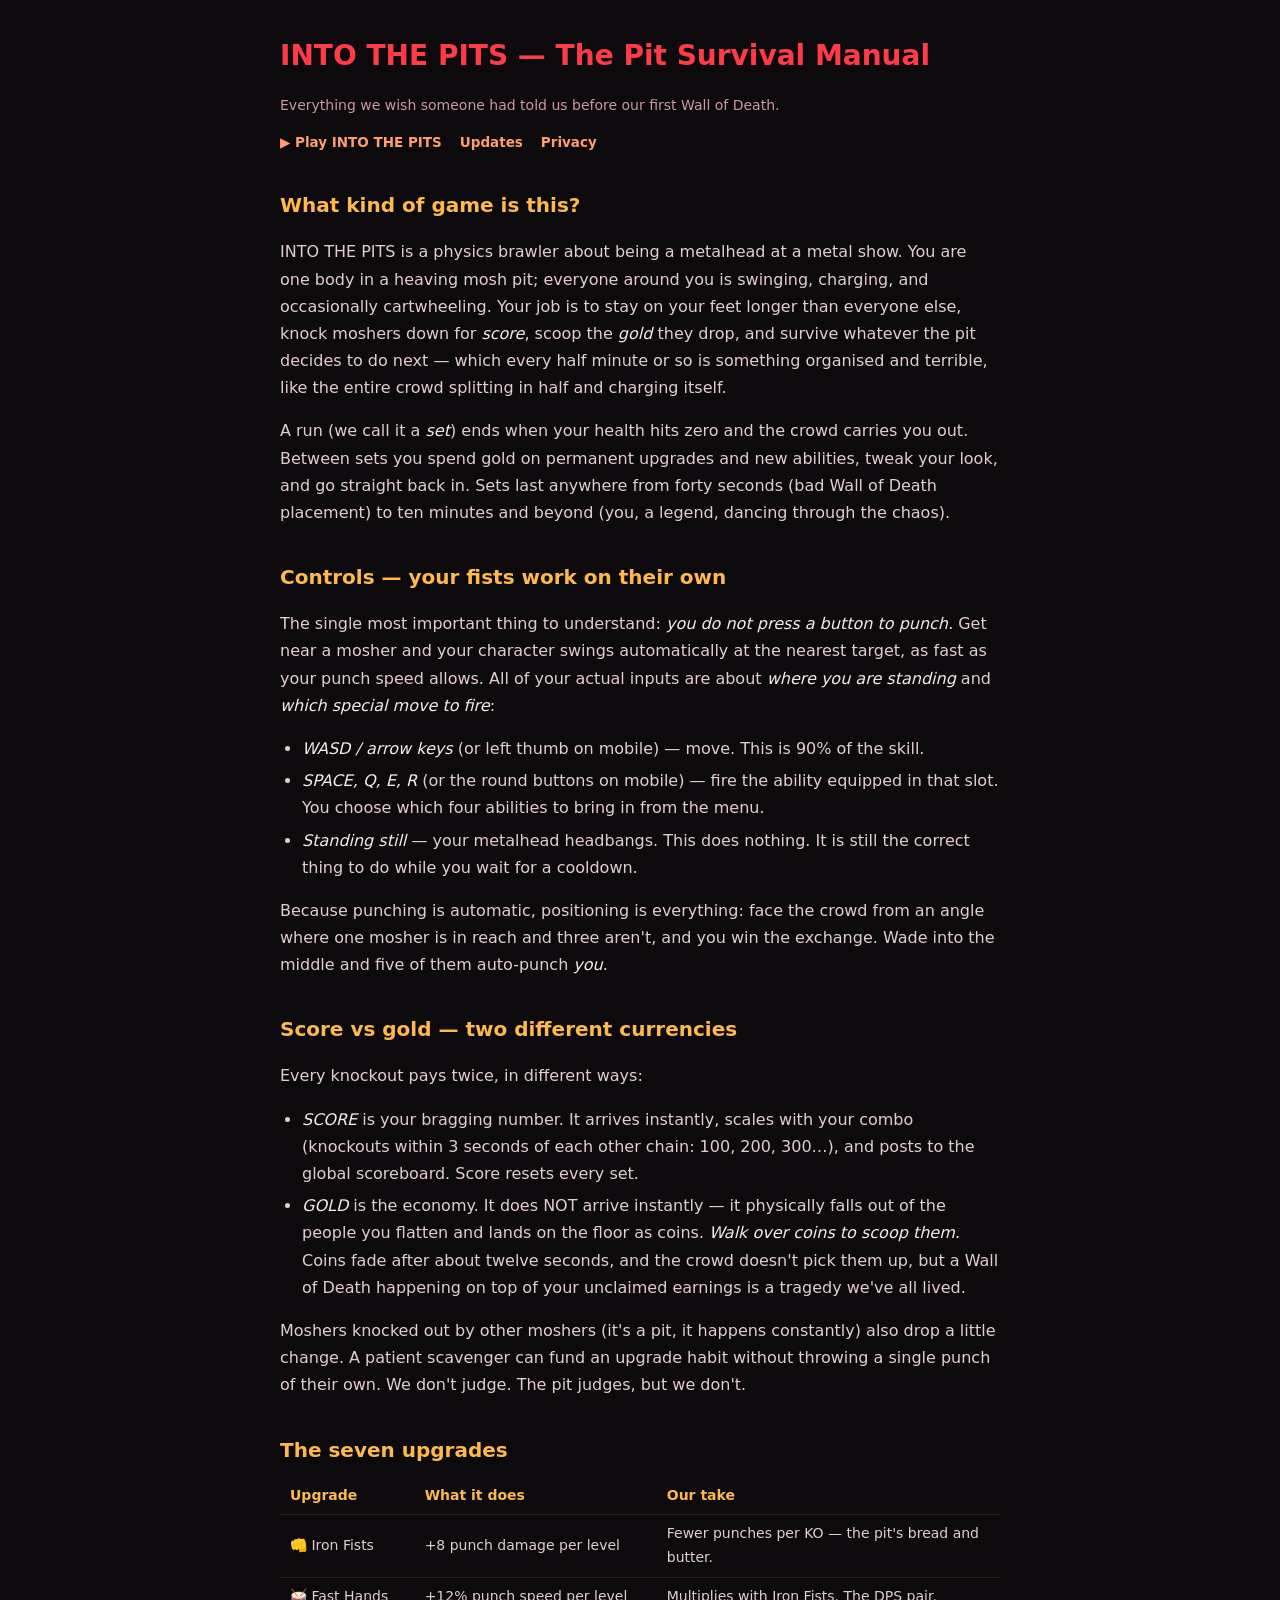
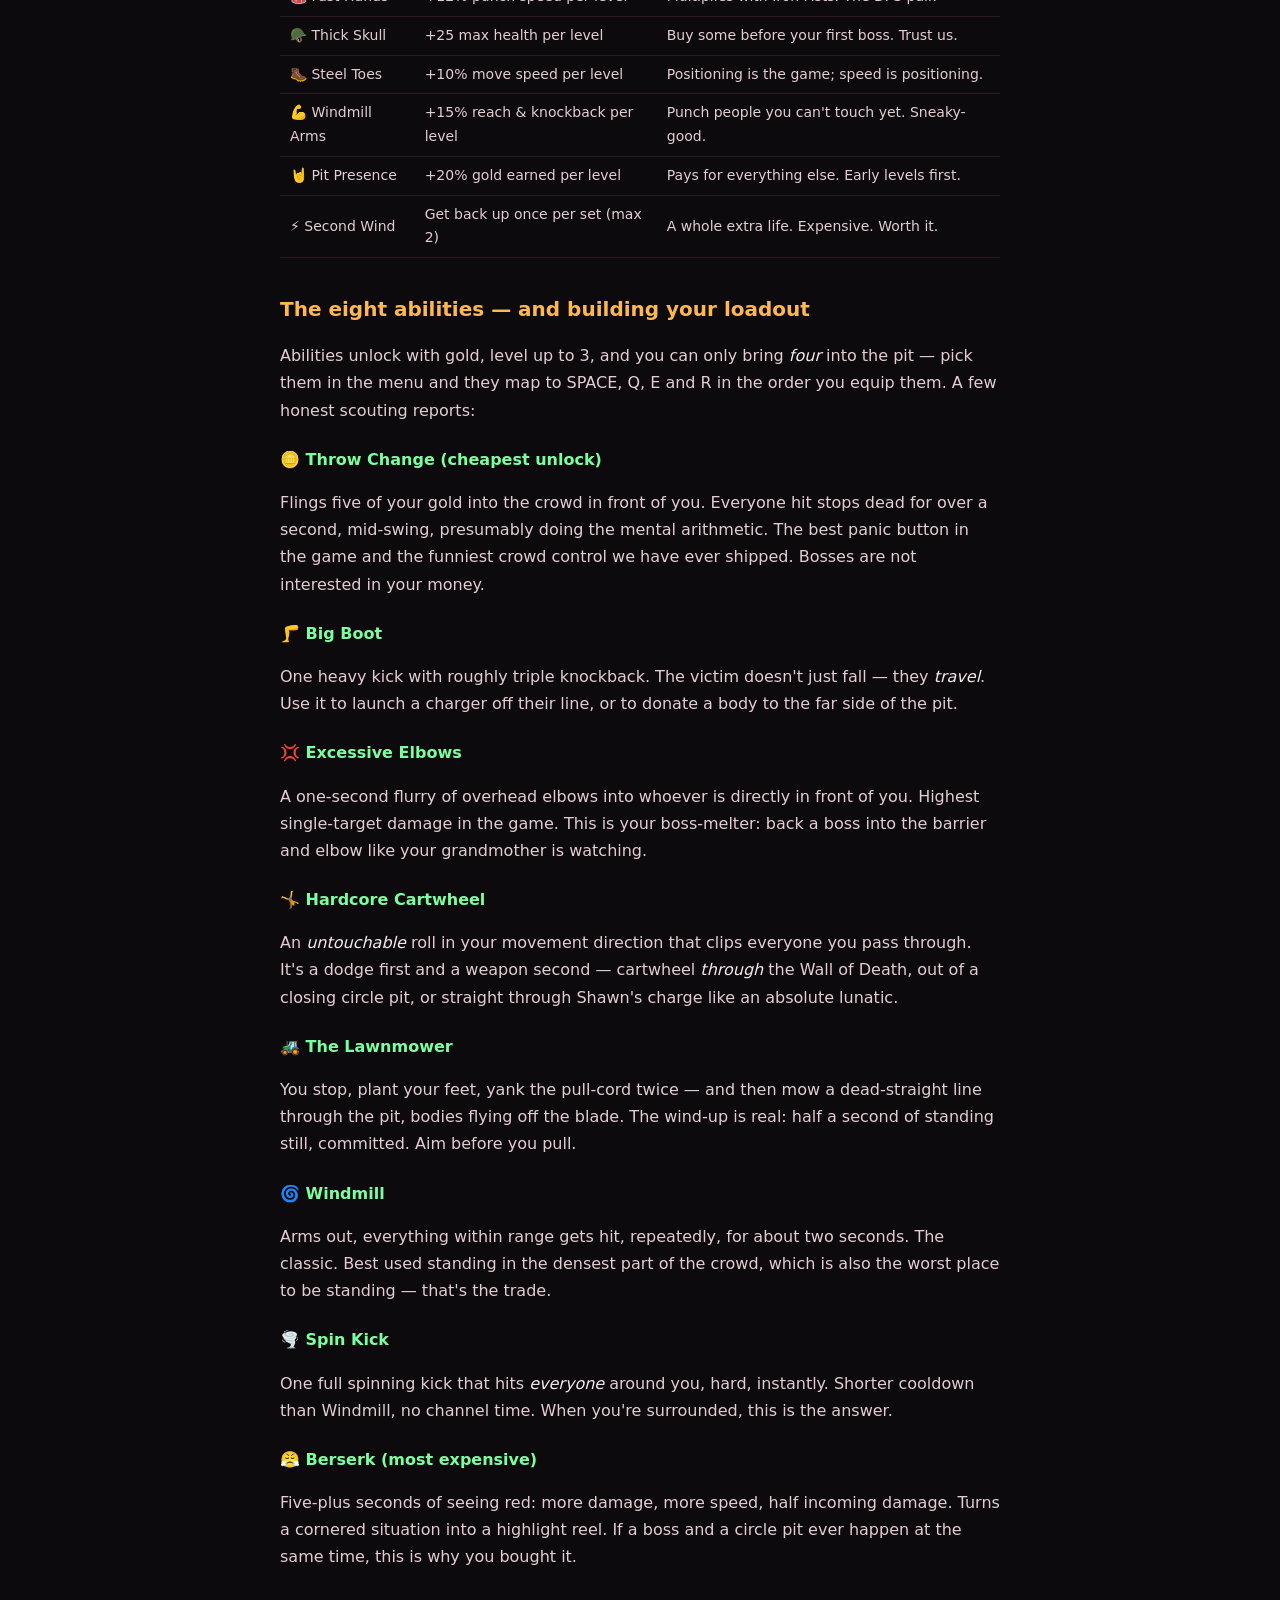
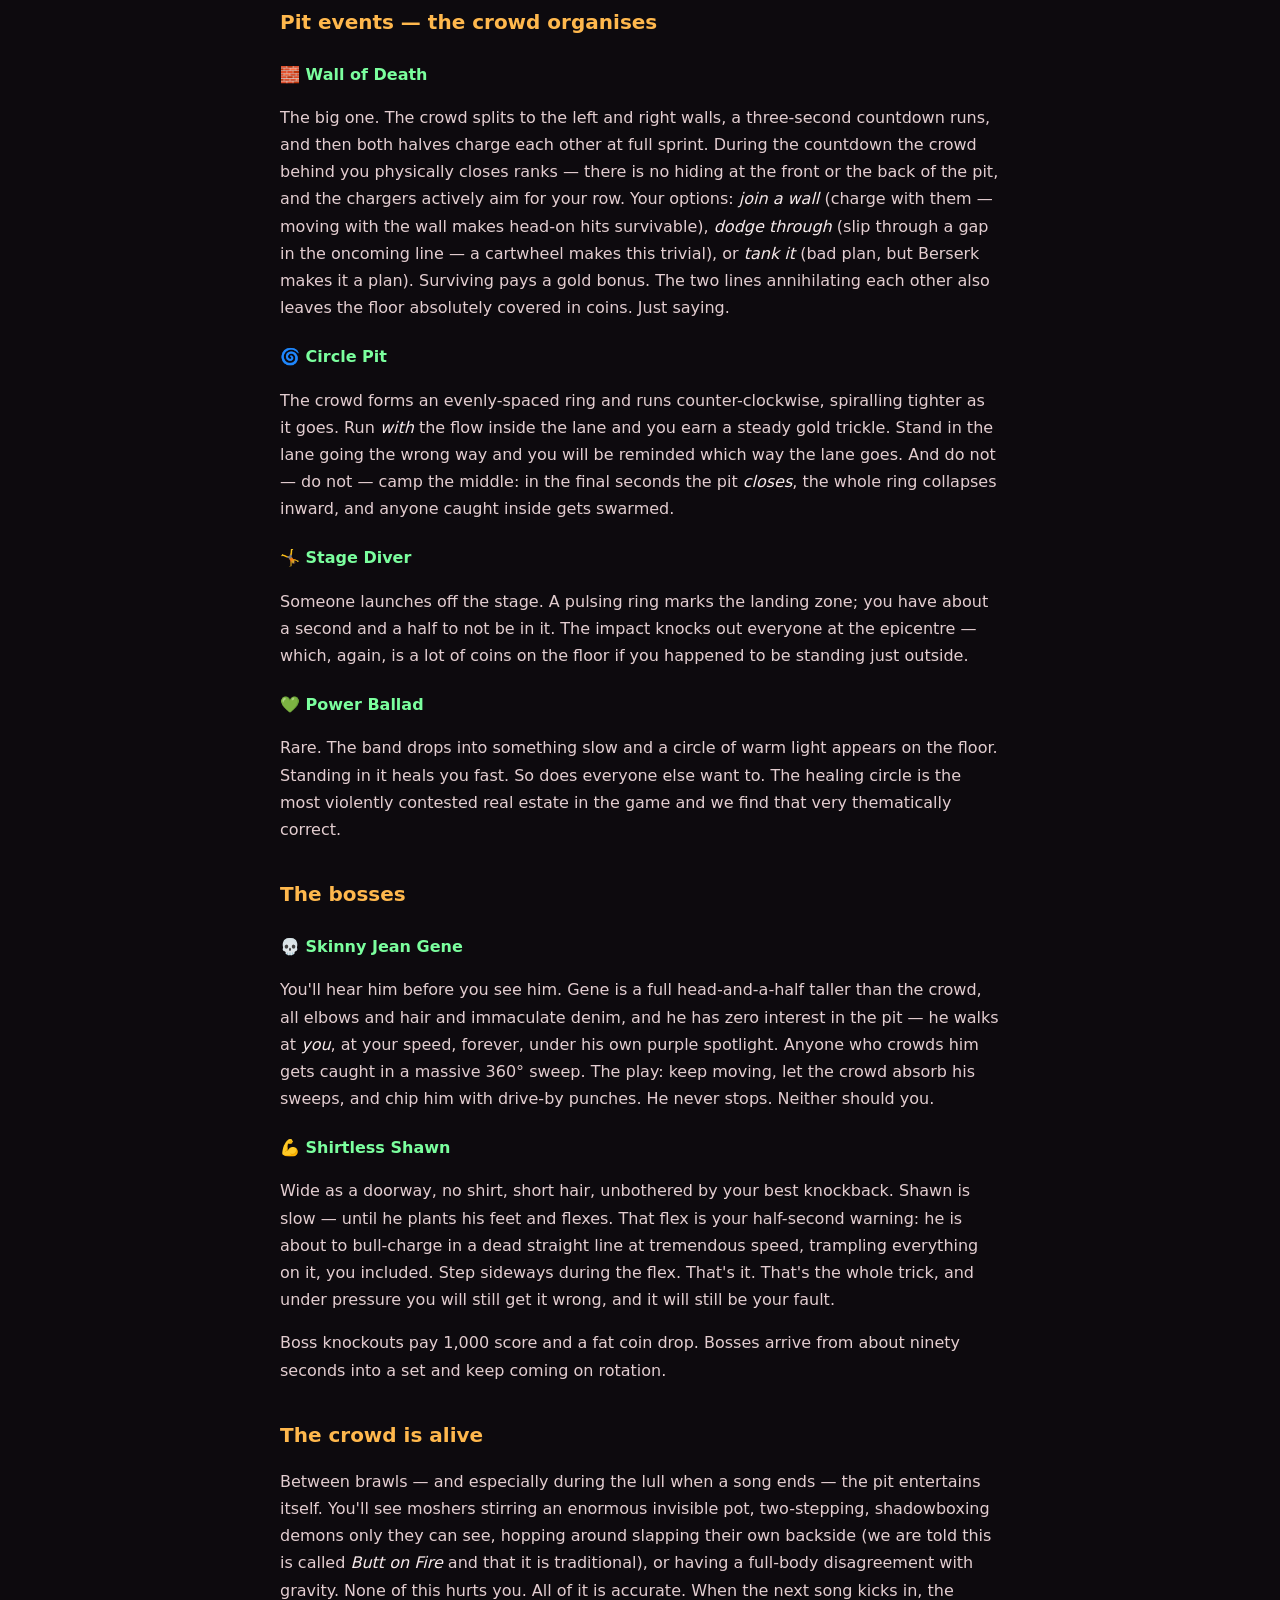
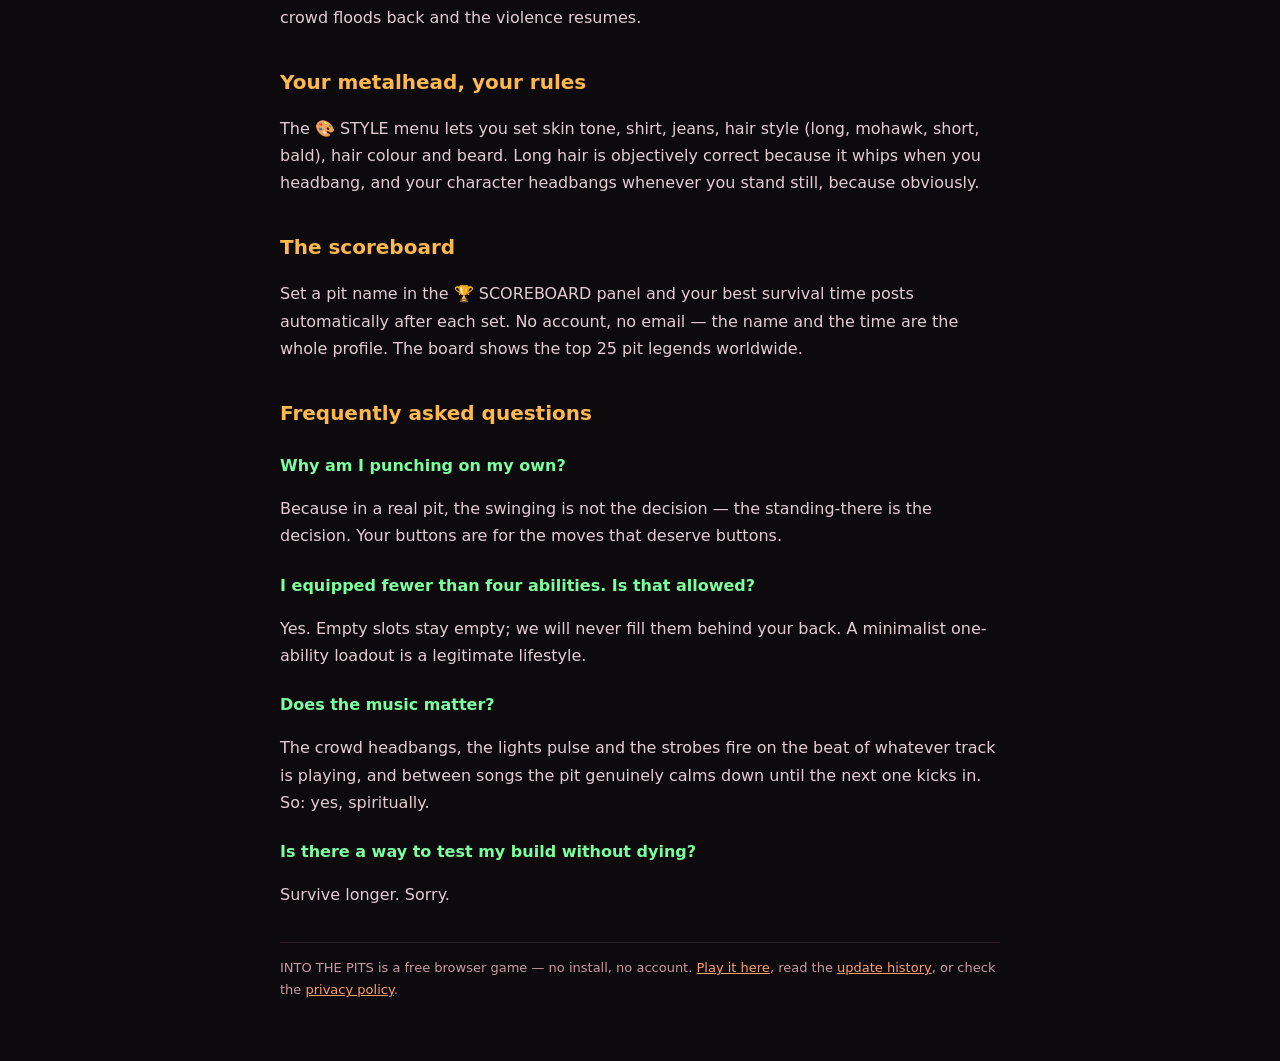
==== guide.html @ b6d1041e "INTO THE PITS v1.0 — launch build Full game: auto-punch combat, 4-slot ability loadout (8 moves), go" ====
<!DOCTYPE html>
<html lang="en">
<head>
<meta charset="utf-8">
<meta name="viewport" content="width=device-width, initial-scale=1">
<title>INTO THE PITS — Game Guide: surviving the pit, every ability, every event, both bosses</title>
<meta name="description" content="The complete INTO THE PITS guide: how auto-punching and positioning work, all 8 abilities ranked, the gold-on-the-floor economy, surviving the Wall of Death, circle pit strategy, and how to take down Skinny Jean Gene and Shirtless Shawn.">
<style>
  body {
    margin: 0; padding: 32px 20px 60px; background: #0d0a0e; color: #e3cdd0;
    font-family: system-ui, -apple-system, 'Segoe UI', sans-serif; line-height: 1.7;
  }
  main { max-width: 720px; margin: 0 auto; }
  h1 { color: #ff3b47; font-size: 28px; margin: 0 0 4px; }
  h2 { color: #ffb84d; font-size: 20px; margin: 34px 0 8px; }
  h3 { color: #7bff9e; font-size: 16px; margin: 22px 0 6px; }
  a { color: #ff9d6b; }
  .muted { color: #c99aa0; font-size: 14px; }
  nav { display: flex; flex-wrap: wrap; gap: 8px 18px; font-size: 13.5px; margin: 14px 0 8px; }
  nav a { font-weight: 700; text-decoration: none; }
  nav a:hover { text-decoration: underline; }
  ul { padding-left: 22px; }
  li { margin: 5px 0; }
  em { color: #f5e9ea; }
  table { border-collapse: collapse; width: 100%; font-size: 14px; margin: 10px 0; }
  th, td { text-align: left; padding: 7px 10px; border-bottom: 1px solid #2c1c22; }
  th { color: #ffb84d; }
  hr { border: none; border-top: 1px solid #2c1c22; margin: 30px 0; }
  footer { color: #c99aa0; font-size: 13px; margin-top: 34px; padding-top: 14px; border-top: 1px solid #2c1c22; }
</style>
</head>
<body>
<main>
  <h1>INTO THE PITS — The Pit Survival Manual</h1>
  <p class="muted">Everything we wish someone had told us before our first Wall of Death.</p>
  <nav>
    <a href="index.html">▶ Play INTO THE PITS</a>
    <a href="updates.html">Updates</a>
    <a href="privacy.html">Privacy</a>
  </nav>

  <h2>What kind of game is this?</h2>
  <p>INTO THE PITS is a physics brawler about being a metalhead at a metal show. You are one body
  in a heaving mosh pit; everyone around you is swinging, charging, and occasionally cartwheeling.
  Your job is to stay on your feet longer than everyone else, knock moshers down for <em>score</em>,
  scoop the <em>gold</em> they drop, and survive whatever the pit decides to do next — which every
  half minute or so is something organised and terrible, like the entire crowd splitting in half
  and charging itself.</p>
  <p>A run (we call it a <em>set</em>) ends when your health hits zero and the crowd carries you
  out. Between sets you spend gold on permanent upgrades and new abilities, tweak your look, and
  go straight back in. Sets last anywhere from forty seconds (bad Wall of Death placement) to ten
  minutes and beyond (you, a legend, dancing through the chaos).</p>

  <h2>Controls — your fists work on their own</h2>
  <p>The single most important thing to understand: <em>you do not press a button to punch.</em>
  Get near a mosher and your character swings automatically at the nearest target, as fast as
  your punch speed allows. All of your actual inputs are about <em>where you are standing</em>
  and <em>which special move to fire</em>:</p>
  <ul>
    <li><em>WASD / arrow keys</em> (or left thumb on mobile) — move. This is 90% of the skill.</li>
    <li><em>SPACE, Q, E, R</em> (or the round buttons on mobile) — fire the ability equipped in
    that slot. You choose which four abilities to bring in from the menu.</li>
    <li><em>Standing still</em> — your metalhead headbangs. This does nothing. It is still
    the correct thing to do while you wait for a cooldown.</li>
  </ul>
  <p>Because punching is automatic, positioning is everything: face the crowd from an angle where
  one mosher is in reach and three aren't, and you win the exchange. Wade into the middle and
  five of them auto-punch <em>you</em>.</p>

  <h2>Score vs gold — two different currencies</h2>
  <p>Every knockout pays twice, in different ways:</p>
  <ul>
    <li><em>SCORE</em> is your bragging number. It arrives instantly, scales with your combo
    (knockouts within 3 seconds of each other chain: 100, 200, 300…), and posts to the global
    scoreboard. Score resets every set.</li>
    <li><em>GOLD</em> is the economy. It does NOT arrive instantly — it physically falls out of
    the people you flatten and lands on the floor as coins. <em>Walk over coins to scoop
    them.</em> Coins fade after about twelve seconds, and the crowd doesn't pick them up, but a
    Wall of Death happening on top of your unclaimed earnings is a tragedy we've all lived.</li>
  </ul>
  <p>Moshers knocked out by other moshers (it's a pit, it happens constantly) also drop a little
  change. A patient scavenger can fund an upgrade habit without throwing a single punch of
  their own. We don't judge. The pit judges, but we don't.</p>

  <h2>The seven upgrades</h2>
  <table>
    <tr><th>Upgrade</th><th>What it does</th><th>Our take</th></tr>
    <tr><td>👊 Iron Fists</td><td>+8 punch damage per level</td><td>Fewer punches per KO — the pit's bread and butter.</td></tr>
    <tr><td>🥁 Fast Hands</td><td>+12% punch speed per level</td><td>Multiplies with Iron Fists. The DPS pair.</td></tr>
    <tr><td>🪖 Thick Skull</td><td>+25 max health per level</td><td>Buy some before your first boss. Trust us.</td></tr>
    <tr><td>🥾 Steel Toes</td><td>+10% move speed per level</td><td>Positioning is the game; speed is positioning.</td></tr>
    <tr><td>💪 Windmill Arms</td><td>+15% reach & knockback per level</td><td>Punch people you can't touch yet. Sneaky-good.</td></tr>
    <tr><td>🤘 Pit Presence</td><td>+20% gold earned per level</td><td>Pays for everything else. Early levels first.</td></tr>
    <tr><td>⚡ Second Wind</td><td>Get back up once per set (max 2)</td><td>A whole extra life. Expensive. Worth it.</td></tr>
  </table>

  <h2>The eight abilities — and building your loadout</h2>
  <p>Abilities unlock with gold, level up to 3, and you can only bring <em>four</em> into the pit
  — pick them in the menu and they map to SPACE, Q, E and R in the order you equip them. A few
  honest scouting reports:</p>
  <h3>🪙 Throw Change (cheapest unlock)</h3>
  <p>Flings five of your gold into the crowd in front of you. Everyone hit stops dead for over a
  second, mid-swing, presumably doing the mental arithmetic. The best panic button in the game
  and the funniest crowd control we have ever shipped. Bosses are not interested in your money.</p>
  <h3>🦵 Big Boot</h3>
  <p>One heavy kick with roughly triple knockback. The victim doesn't just fall — they <em>travel</em>.
  Use it to launch a charger off their line, or to donate a body to the far side of the pit.</p>
  <h3>💢 Excessive Elbows</h3>
  <p>A one-second flurry of overhead elbows into whoever is directly in front of you. Highest
  single-target damage in the game. This is your boss-melter: back a boss into the barrier and
  elbow like your grandmother is watching.</p>
  <h3>🤸 Hardcore Cartwheel</h3>
  <p>An <em>untouchable</em> roll in your movement direction that clips everyone you pass through.
  It's a dodge first and a weapon second — cartwheel <em>through</em> the Wall of Death, out of a
  closing circle pit, or straight through Shawn's charge like an absolute lunatic.</p>
  <h3>🚜 The Lawnmower</h3>
  <p>You stop, plant your feet, yank the pull-cord twice — and then mow a dead-straight line
  through the pit, bodies flying off the blade. The wind-up is real: half a second of standing
  still, committed. Aim before you pull.</p>
  <h3>🌀 Windmill</h3>
  <p>Arms out, everything within range gets hit, repeatedly, for about two seconds. The classic.
  Best used standing in the densest part of the crowd, which is also the worst place to be
  standing — that's the trade.</p>
  <h3>🌪️ Spin Kick</h3>
  <p>One full spinning kick that hits <em>everyone</em> around you, hard, instantly. Shorter
  cooldown than Windmill, no channel time. When you're surrounded, this is the answer.</p>
  <h3>😤 Berserk (most expensive)</h3>
  <p>Five-plus seconds of seeing red: more damage, more speed, half incoming damage. Turns a
  cornered situation into a highlight reel. If a boss and a circle pit ever happen at the same
  time, this is why you bought it.</p>

  <h2>Pit events — the crowd organises</h2>
  <h3>🧱 Wall of Death</h3>
  <p>The big one. The crowd splits to the left and right walls, a three-second countdown runs,
  and then both halves charge each other at full sprint. During the countdown the crowd behind
  you physically closes ranks — there is no hiding at the front or the back of the pit, and the
  chargers actively aim for your row. Your options: <em>join a wall</em> (charge with them —
  moving with the wall makes head-on hits survivable), <em>dodge through</em> (slip through a gap
  in the oncoming line — a cartwheel makes this trivial), or <em>tank it</em> (bad plan, but
  Berserk makes it a plan). Surviving pays a gold bonus. The two lines annihilating each other
  also leaves the floor absolutely covered in coins. Just saying.</p>
  <h3>🌀 Circle Pit</h3>
  <p>The crowd forms an evenly-spaced ring and runs counter-clockwise, spiralling tighter as it
  goes. Run <em>with</em> the flow inside the lane and you earn a steady gold trickle. Stand in
  the lane going the wrong way and you will be reminded which way the lane goes. And do not —
  do not — camp the middle: in the final seconds the pit <em>closes</em>, the whole ring
  collapses inward, and anyone caught inside gets swarmed.</p>
  <h3>🤸 Stage Diver</h3>
  <p>Someone launches off the stage. A pulsing ring marks the landing zone; you have about a
  second and a half to not be in it. The impact knocks out everyone at the epicentre — which,
  again, is a lot of coins on the floor if you happened to be standing just outside.</p>
  <h3>💚 Power Ballad</h3>
  <p>Rare. The band drops into something slow and a circle of warm light appears on the floor.
  Standing in it heals you fast. So does everyone else want to. The healing circle is the most
  violently contested real estate in the game and we find that very thematically correct.</p>

  <h2>The bosses</h2>
  <h3>💀 Skinny Jean Gene</h3>
  <p>You'll hear him before you see him. Gene is a full head-and-a-half taller than the crowd,
  all elbows and hair and immaculate denim, and he has zero interest in the pit — he walks at
  <em>you</em>, at your speed, forever, under his own purple spotlight. Anyone who crowds him
  gets caught in a massive 360° sweep. The play: keep moving, let the crowd absorb his sweeps,
  and chip him with drive-by punches. He never stops. Neither should you.</p>
  <h3>💪 Shirtless Shawn</h3>
  <p>Wide as a doorway, no shirt, short hair, unbothered by your best knockback. Shawn is slow —
  until he plants his feet and flexes. That flex is your half-second warning: he is about to
  bull-charge in a dead straight line at tremendous speed, trampling everything on it, you
  included. Step sideways during the flex. That's it. That's the whole trick, and under
  pressure you will still get it wrong, and it will still be your fault.</p>
  <p>Boss knockouts pay 1,000 score and a fat coin drop. Bosses arrive from about ninety seconds
  into a set and keep coming on rotation.</p>

  <h2>The crowd is alive</h2>
  <p>Between brawls — and especially during the lull when a song ends — the pit entertains
  itself. You'll see moshers stirring an enormous invisible pot, two-stepping, shadowboxing
  demons only they can see, hopping around slapping their own backside (we are told this is
  called <em>Butt on Fire</em> and that it is traditional), or having a full-body disagreement
  with gravity. None of this hurts you. All of it is accurate. When the next song kicks in, the
  crowd floods back and the violence resumes.</p>

  <h2>Your metalhead, your rules</h2>
  <p>The 🎨 STYLE menu lets you set skin tone, shirt, jeans, hair style (long, mohawk, short,
  bald), hair colour and beard. Long hair is objectively correct because it whips when you
  headbang, and your character headbangs whenever you stand still, because obviously.</p>

  <h2>The scoreboard</h2>
  <p>Set a pit name in the 🏆 SCOREBOARD panel and your best survival time posts automatically
  after each set. No account, no email — the name and the time are the whole profile. The board
  shows the top 25 pit legends worldwide.</p>

  <h2>Frequently asked questions</h2>
  <h3>Why am I punching on my own?</h3>
  <p>Because in a real pit, the swinging is not the decision — the standing-there is the
  decision. Your buttons are for the moves that deserve buttons.</p>
  <h3>I equipped fewer than four abilities. Is that allowed?</h3>
  <p>Yes. Empty slots stay empty; we will never fill them behind your back. A minimalist
  one-ability loadout is a legitimate lifestyle.</p>
  <h3>Does the music matter?</h3>
  <p>The crowd headbangs, the lights pulse and the strobes fire on the beat of whatever track
  is playing, and between songs the pit genuinely calms down until the next one kicks in. So:
  yes, spiritually.</p>
  <h3>Is there a way to test my build without dying?</h3>
  <p>Survive longer. Sorry.</p>

  <footer>
    INTO THE PITS is a free browser game — no install, no account.
    <a href="index.html">Play it here</a>, read the <a href="updates.html">update history</a>,
    or check the <a href="privacy.html">privacy policy</a>.
  </footer>
</main>
</body>
</html>
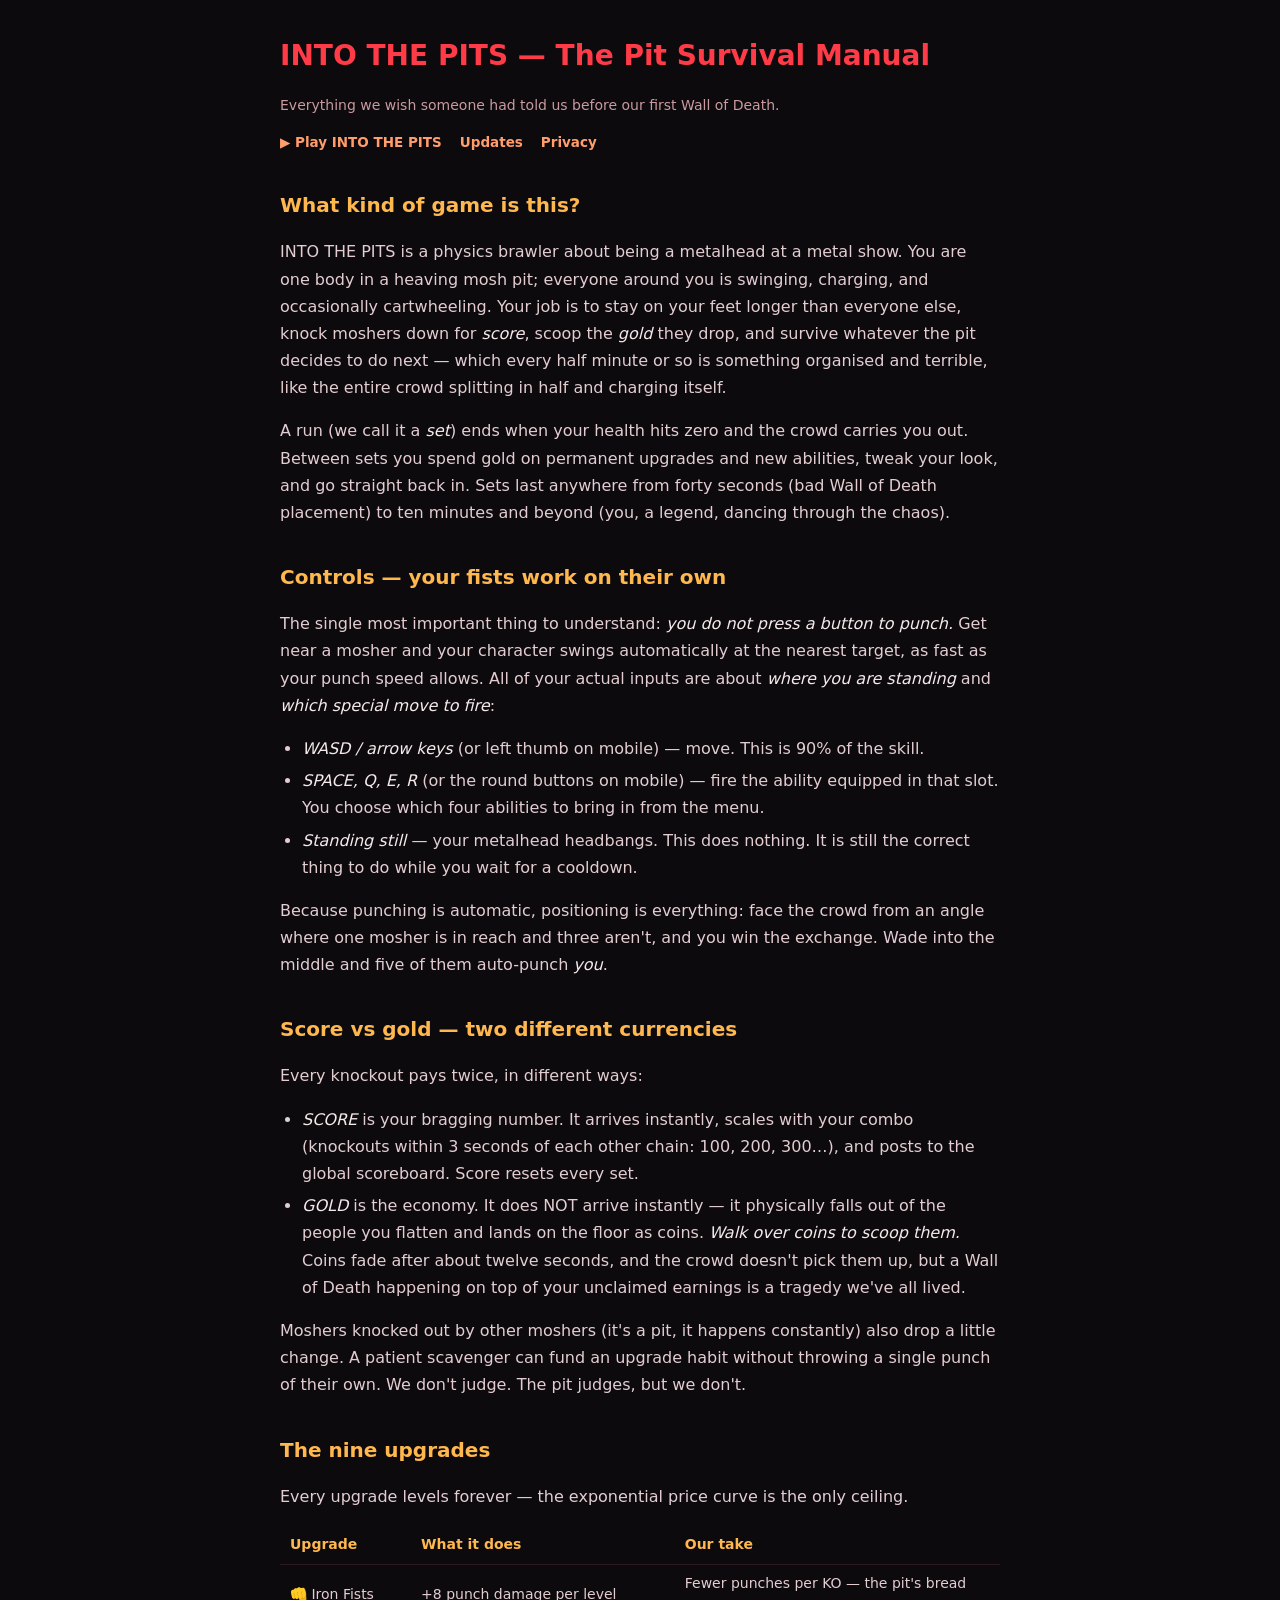
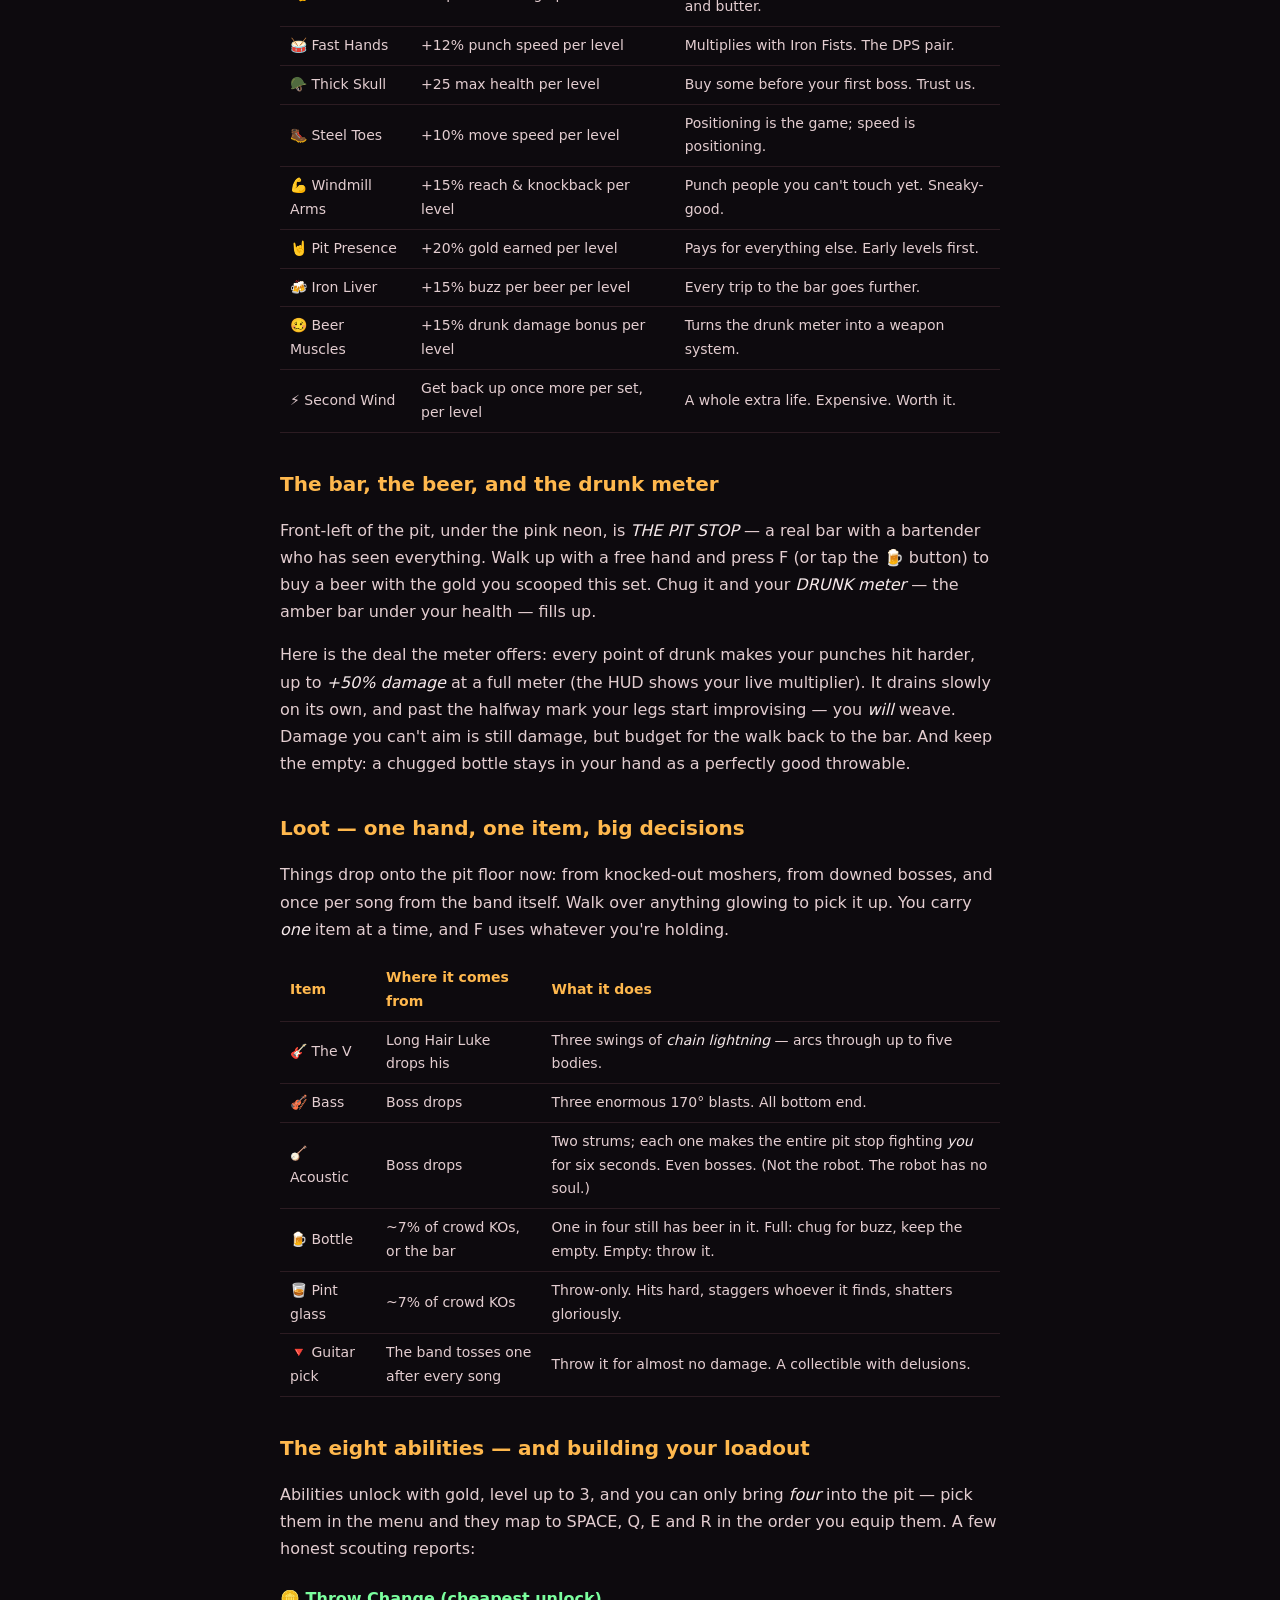
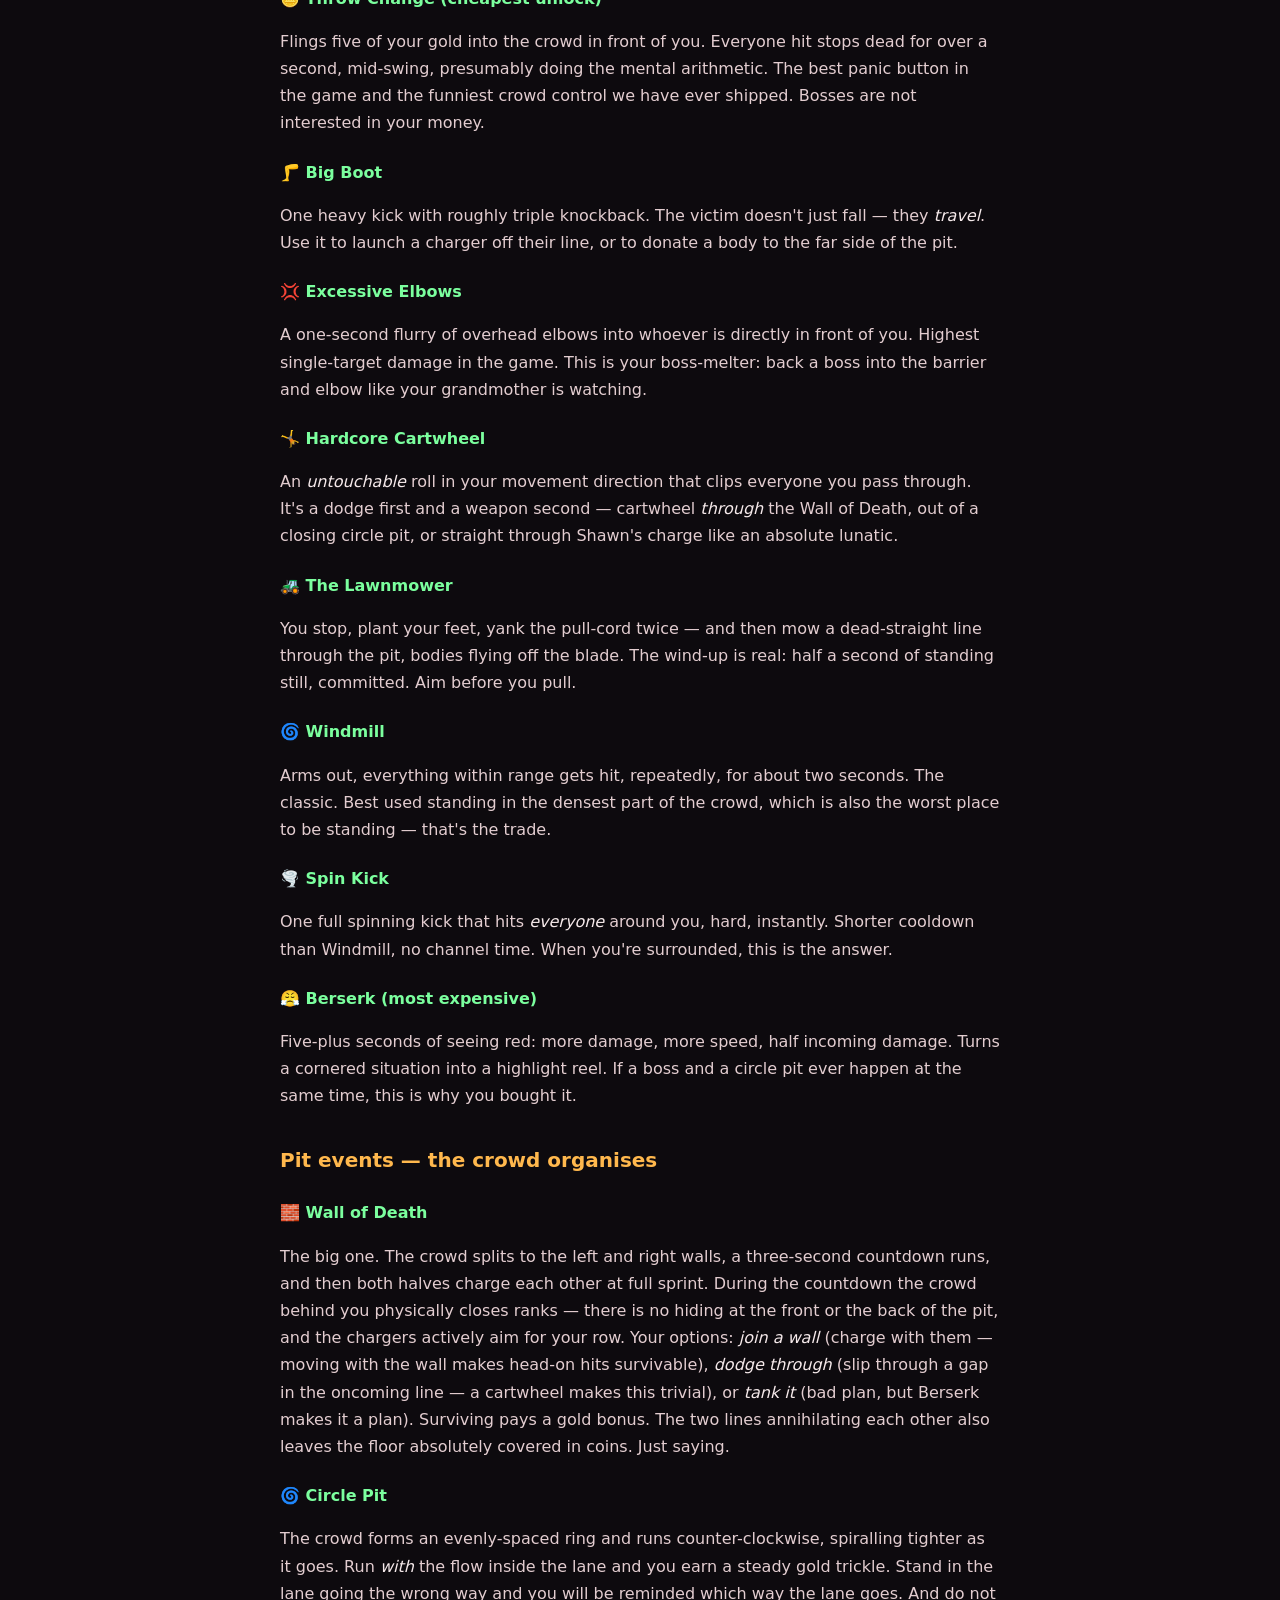
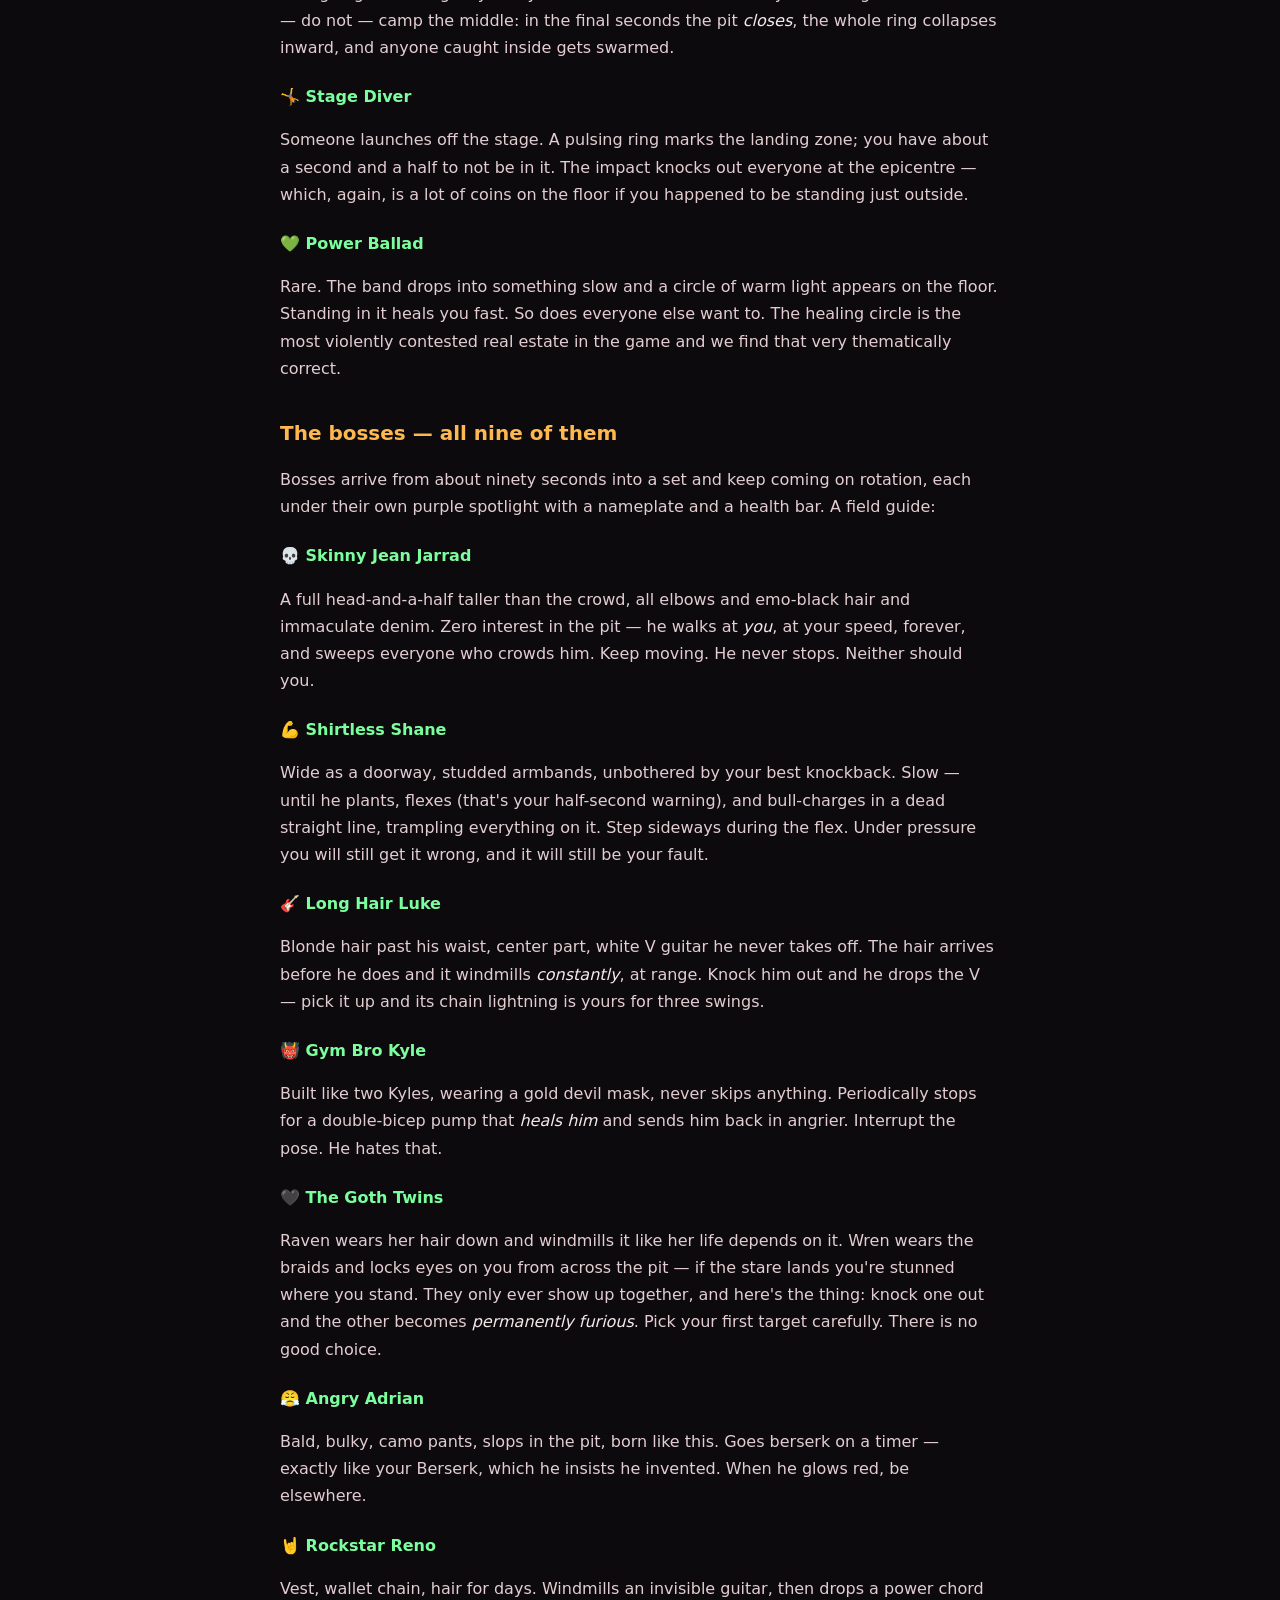
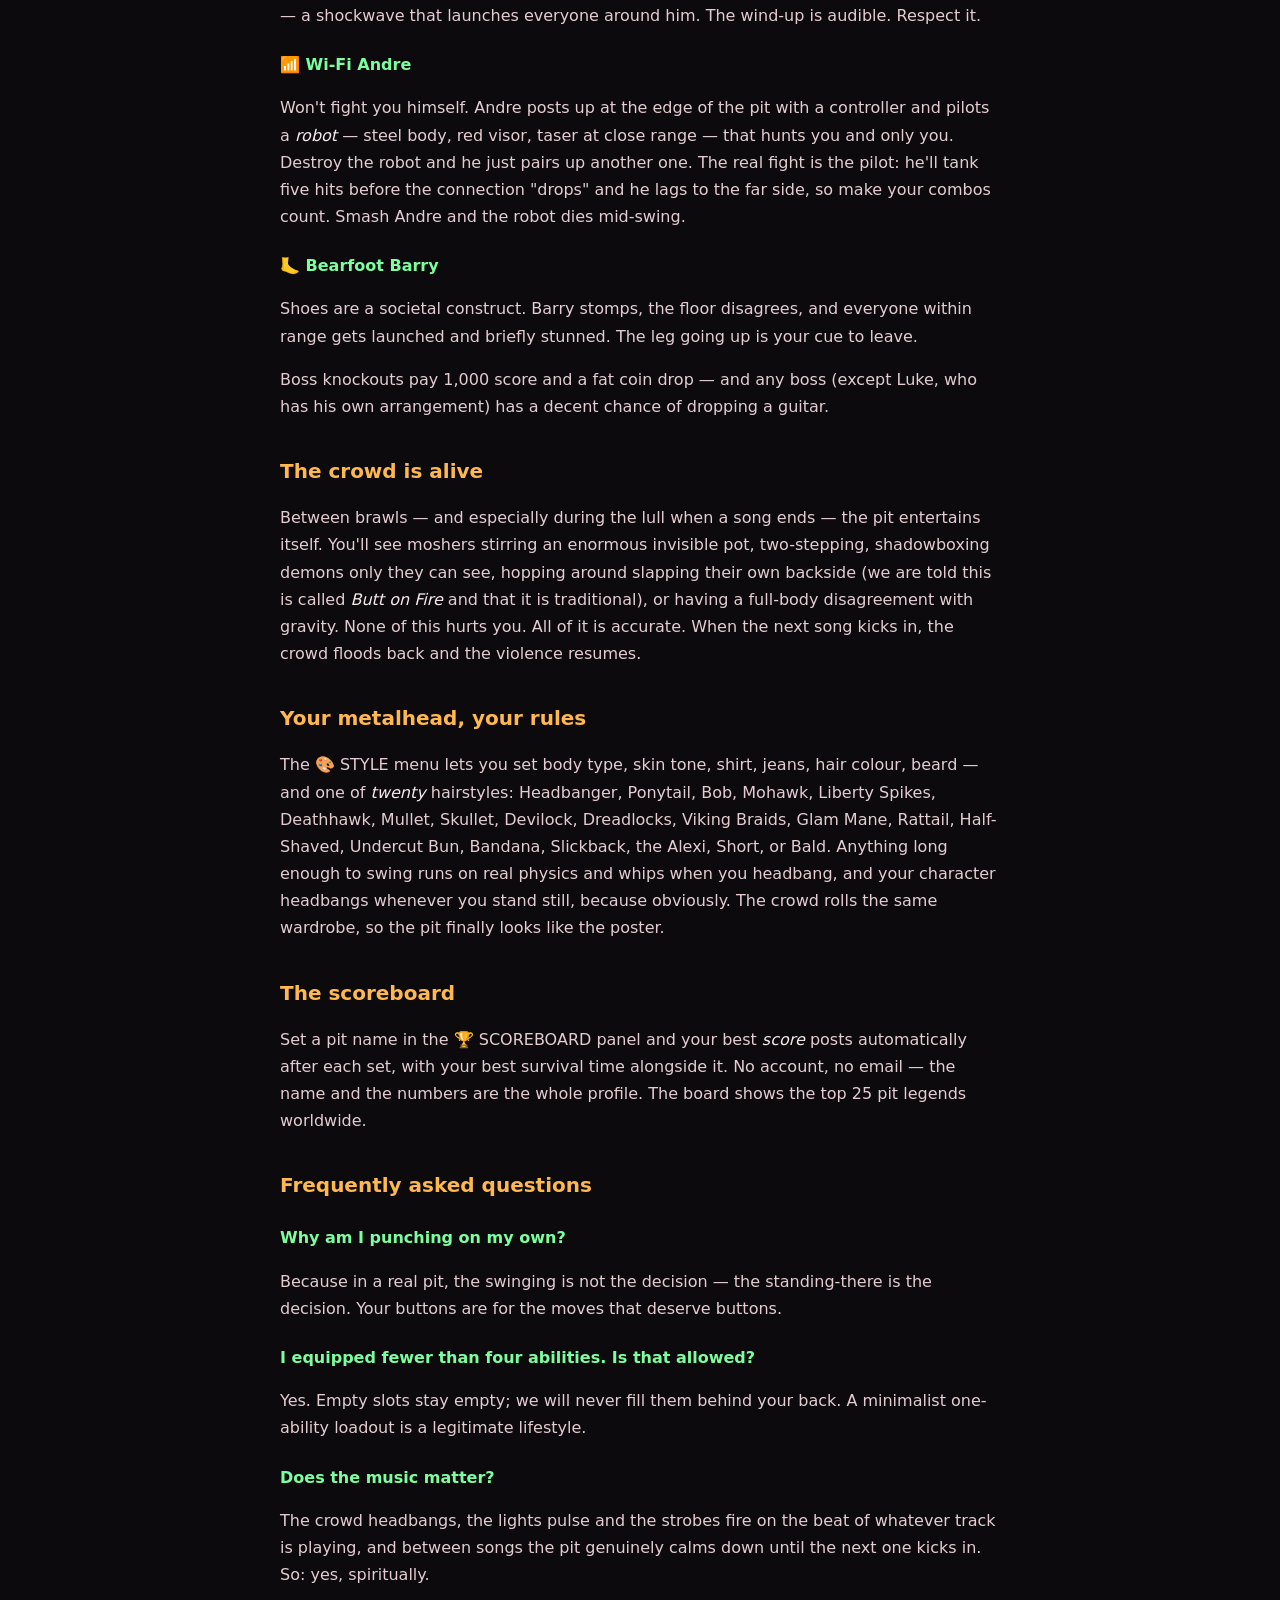
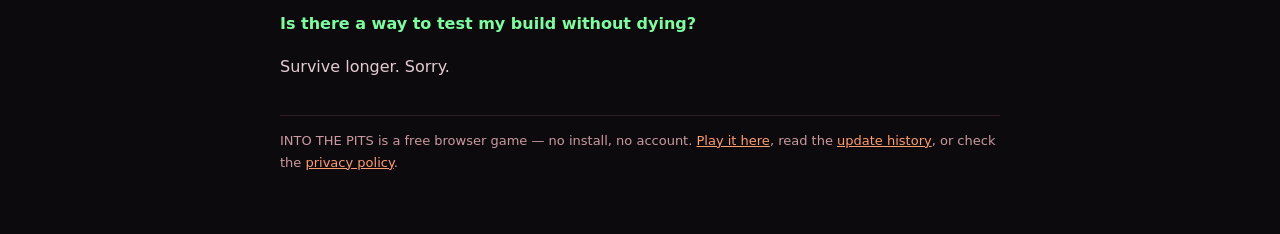
==== commit 15bc97b6: "The Bar Tab Update: pickups, the PIT STOP bar, drunk meter, 20 hairstyles, boss rework - ITEM_TYPES " ====
--- a/guide.html
+++ b/guide.html
@@ -82,7 +82,8 @@
   change. A patient scavenger can fund an upgrade habit without throwing a single punch of
   their own. We don't judge. The pit judges, but we don't.</p>
 
-  <h2>The seven upgrades</h2>
+  <h2>The nine upgrades</h2>
+  <p>Every upgrade levels forever — the exponential price curve is the only ceiling.</p>
   <table>
     <tr><th>Upgrade</th><th>What it does</th><th>Our take</th></tr>
     <tr><td>👊 Iron Fists</td><td>+8 punch damage per level</td><td>Fewer punches per KO — the pit's bread and butter.</td></tr>
@@ -91,7 +92,34 @@
     <tr><td>🥾 Steel Toes</td><td>+10% move speed per level</td><td>Positioning is the game; speed is positioning.</td></tr>
     <tr><td>💪 Windmill Arms</td><td>+15% reach & knockback per level</td><td>Punch people you can't touch yet. Sneaky-good.</td></tr>
     <tr><td>🤘 Pit Presence</td><td>+20% gold earned per level</td><td>Pays for everything else. Early levels first.</td></tr>
-    <tr><td>⚡ Second Wind</td><td>Get back up once per set (max 2)</td><td>A whole extra life. Expensive. Worth it.</td></tr>
+    <tr><td>🍻 Iron Liver</td><td>+15% buzz per beer per level</td><td>Every trip to the bar goes further.</td></tr>
+    <tr><td>🥴 Beer Muscles</td><td>+15% drunk damage bonus per level</td><td>Turns the drunk meter into a weapon system.</td></tr>
+    <tr><td>⚡ Second Wind</td><td>Get back up once more per set, per level</td><td>A whole extra life. Expensive. Worth it.</td></tr>
+  </table>
+
+  <h2>The bar, the beer, and the drunk meter</h2>
+  <p>Front-left of the pit, under the pink neon, is <em>THE PIT STOP</em> — a real bar with a
+  bartender who has seen everything. Walk up with a free hand and press F (or tap the 🍺 button)
+  to buy a beer with the gold you scooped this set. Chug it and your <em>DRUNK meter</em> — the
+  amber bar under your health — fills up.</p>
+  <p>Here is the deal the meter offers: every point of drunk makes your punches hit harder, up
+  to <em>+50% damage</em> at a full meter (the HUD shows your live multiplier). It drains slowly
+  on its own, and past the halfway mark your legs start improvising — you <em>will</em> weave.
+  Damage you can't aim is still damage, but budget for the walk back to the bar. And keep the
+  empty: a chugged bottle stays in your hand as a perfectly good throwable.</p>
+
+  <h2>Loot — one hand, one item, big decisions</h2>
+  <p>Things drop onto the pit floor now: from knocked-out moshers, from downed bosses, and once
+  per song from the band itself. Walk over anything glowing to pick it up. You carry <em>one</em>
+  item at a time, and F uses whatever you're holding.</p>
+  <table>
+    <tr><th>Item</th><th>Where it comes from</th><th>What it does</th></tr>
+    <tr><td>🎸 The V</td><td>Long Hair Luke drops his</td><td>Three swings of <em>chain lightning</em> — arcs through up to five bodies.</td></tr>
+    <tr><td>🎻 Bass</td><td>Boss drops</td><td>Three enormous 170° blasts. All bottom end.</td></tr>
+    <tr><td>🪕 Acoustic</td><td>Boss drops</td><td>Two strums; each one makes the entire pit stop fighting <em>you</em> for six seconds. Even bosses. (Not the robot. The robot has no soul.)</td></tr>
+    <tr><td>🍺 Bottle</td><td>~7% of crowd KOs, or the bar</td><td>One in four still has beer in it. Full: chug for buzz, keep the empty. Empty: throw it.</td></tr>
+    <tr><td>🥃 Pint glass</td><td>~7% of crowd KOs</td><td>Throw-only. Hits hard, staggers whoever it finds, shatters gloriously.</td></tr>
+    <tr><td>🔻 Guitar pick</td><td>The band tosses one after every song</td><td>Throw it for almost no damage. A collectible with delusions.</td></tr>
   </table>
 
   <h2>The eight abilities — and building your loadout</h2>
@@ -154,21 +182,49 @@
   Standing in it heals you fast. So does everyone else want to. The healing circle is the most
   violently contested real estate in the game and we find that very thematically correct.</p>
 
-  <h2>The bosses</h2>
-  <h3>💀 Skinny Jean Gene</h3>
-  <p>You'll hear him before you see him. Gene is a full head-and-a-half taller than the crowd,
-  all elbows and hair and immaculate denim, and he has zero interest in the pit — he walks at
-  <em>you</em>, at your speed, forever, under his own purple spotlight. Anyone who crowds him
-  gets caught in a massive 360° sweep. The play: keep moving, let the crowd absorb his sweeps,
-  and chip him with drive-by punches. He never stops. Neither should you.</p>
-  <h3>💪 Shirtless Shawn</h3>
-  <p>Wide as a doorway, no shirt, short hair, unbothered by your best knockback. Shawn is slow —
-  until he plants his feet and flexes. That flex is your half-second warning: he is about to
-  bull-charge in a dead straight line at tremendous speed, trampling everything on it, you
-  included. Step sideways during the flex. That's it. That's the whole trick, and under
-  pressure you will still get it wrong, and it will still be your fault.</p>
-  <p>Boss knockouts pay 1,000 score and a fat coin drop. Bosses arrive from about ninety seconds
-  into a set and keep coming on rotation.</p>
+  <h2>The bosses — all nine of them</h2>
+  <p>Bosses arrive from about ninety seconds into a set and keep coming on rotation, each under
+  their own purple spotlight with a nameplate and a health bar. A field guide:</p>
+  <h3>💀 Skinny Jean Jarrad</h3>
+  <p>A full head-and-a-half taller than the crowd, all elbows and emo-black hair and immaculate
+  denim. Zero interest in the pit — he walks at <em>you</em>, at your speed, forever, and sweeps
+  everyone who crowds him. Keep moving. He never stops. Neither should you.</p>
+  <h3>💪 Shirtless Shane</h3>
+  <p>Wide as a doorway, studded armbands, unbothered by your best knockback. Slow — until he
+  plants, flexes (that's your half-second warning), and bull-charges in a dead straight line,
+  trampling everything on it. Step sideways during the flex. Under pressure you will still get
+  it wrong, and it will still be your fault.</p>
+  <h3>🎸 Long Hair Luke</h3>
+  <p>Blonde hair past his waist, center part, white V guitar he never takes off. The hair
+  arrives before he does and it windmills <em>constantly</em>, at range. Knock him out and he
+  drops the V — pick it up and its chain lightning is yours for three swings.</p>
+  <h3>👹 Gym Bro Kyle</h3>
+  <p>Built like two Kyles, wearing a gold devil mask, never skips anything. Periodically stops
+  for a double-bicep pump that <em>heals him</em> and sends him back in angrier. Interrupt the
+  pose. He hates that.</p>
+  <h3>🖤 The Goth Twins</h3>
+  <p>Raven wears her hair down and windmills it like her life depends on it. Wren wears the
+  braids and locks eyes on you from across the pit — if the stare lands you're stunned where you
+  stand. They only ever show up together, and here's the thing: knock one out and the other
+  becomes <em>permanently furious</em>. Pick your first target carefully. There is no good
+  choice.</p>
+  <h3>😤 Angry Adrian</h3>
+  <p>Bald, bulky, camo pants, slops in the pit, born like this. Goes berserk on a timer —
+  exactly like your Berserk, which he insists he invented. When he glows red, be elsewhere.</p>
+  <h3>🤘 Rockstar Reno</h3>
+  <p>Vest, wallet chain, hair for days. Windmills an invisible guitar, then drops a power chord
+  — a shockwave that launches everyone around him. The wind-up is audible. Respect it.</p>
+  <h3>📶 Wi-Fi Andre</h3>
+  <p>Won't fight you himself. Andre posts up at the edge of the pit with a controller and
+  pilots a <em>robot</em> — steel body, red visor, taser at close range — that hunts you and
+  only you. Destroy the robot and he just pairs up another one. The real fight is the pilot:
+  he'll tank five hits before the connection "drops" and he lags to the far side, so make your
+  combos count. Smash Andre and the robot dies mid-swing.</p>
+  <h3>🦶 Bearfoot Barry</h3>
+  <p>Shoes are a societal construct. Barry stomps, the floor disagrees, and everyone within
+  range gets launched and briefly stunned. The leg going up is your cue to leave.</p>
+  <p>Boss knockouts pay 1,000 score and a fat coin drop — and any boss (except Luke, who has
+  his own arrangement) has a decent chance of dropping a guitar.</p>
 
   <h2>The crowd is alive</h2>
   <p>Between brawls — and especially during the lull when a song ends — the pit entertains
@@ -179,14 +235,18 @@
   crowd floods back and the violence resumes.</p>
 
   <h2>Your metalhead, your rules</h2>
-  <p>The 🎨 STYLE menu lets you set skin tone, shirt, jeans, hair style (long, mohawk, short,
-  bald), hair colour and beard. Long hair is objectively correct because it whips when you
-  headbang, and your character headbangs whenever you stand still, because obviously.</p>
+  <p>The 🎨 STYLE menu lets you set body type, skin tone, shirt, jeans, hair colour, beard —
+  and one of <em>twenty</em> hairstyles: Headbanger, Ponytail, Bob, Mohawk, Liberty Spikes,
+  Deathhawk, Mullet, Skullet, Devilock, Dreadlocks, Viking Braids, Glam Mane, Rattail,
+  Half-Shaved, Undercut Bun, Bandana, Slickback, the Alexi, Short, or Bald. Anything long
+  enough to swing runs on real physics and whips when you headbang, and your character
+  headbangs whenever you stand still, because obviously. The crowd rolls the same wardrobe,
+  so the pit finally looks like the poster.</p>
 
   <h2>The scoreboard</h2>
-  <p>Set a pit name in the 🏆 SCOREBOARD panel and your best survival time posts automatically
-  after each set. No account, no email — the name and the time are the whole profile. The board
-  shows the top 25 pit legends worldwide.</p>
+  <p>Set a pit name in the 🏆 SCOREBOARD panel and your best <em>score</em> posts automatically
+  after each set, with your best survival time alongside it. No account, no email — the name
+  and the numbers are the whole profile. The board shows the top 25 pit legends worldwide.</p>
 
   <h2>Frequently asked questions</h2>
   <h3>Why am I punching on my own?</h3>
